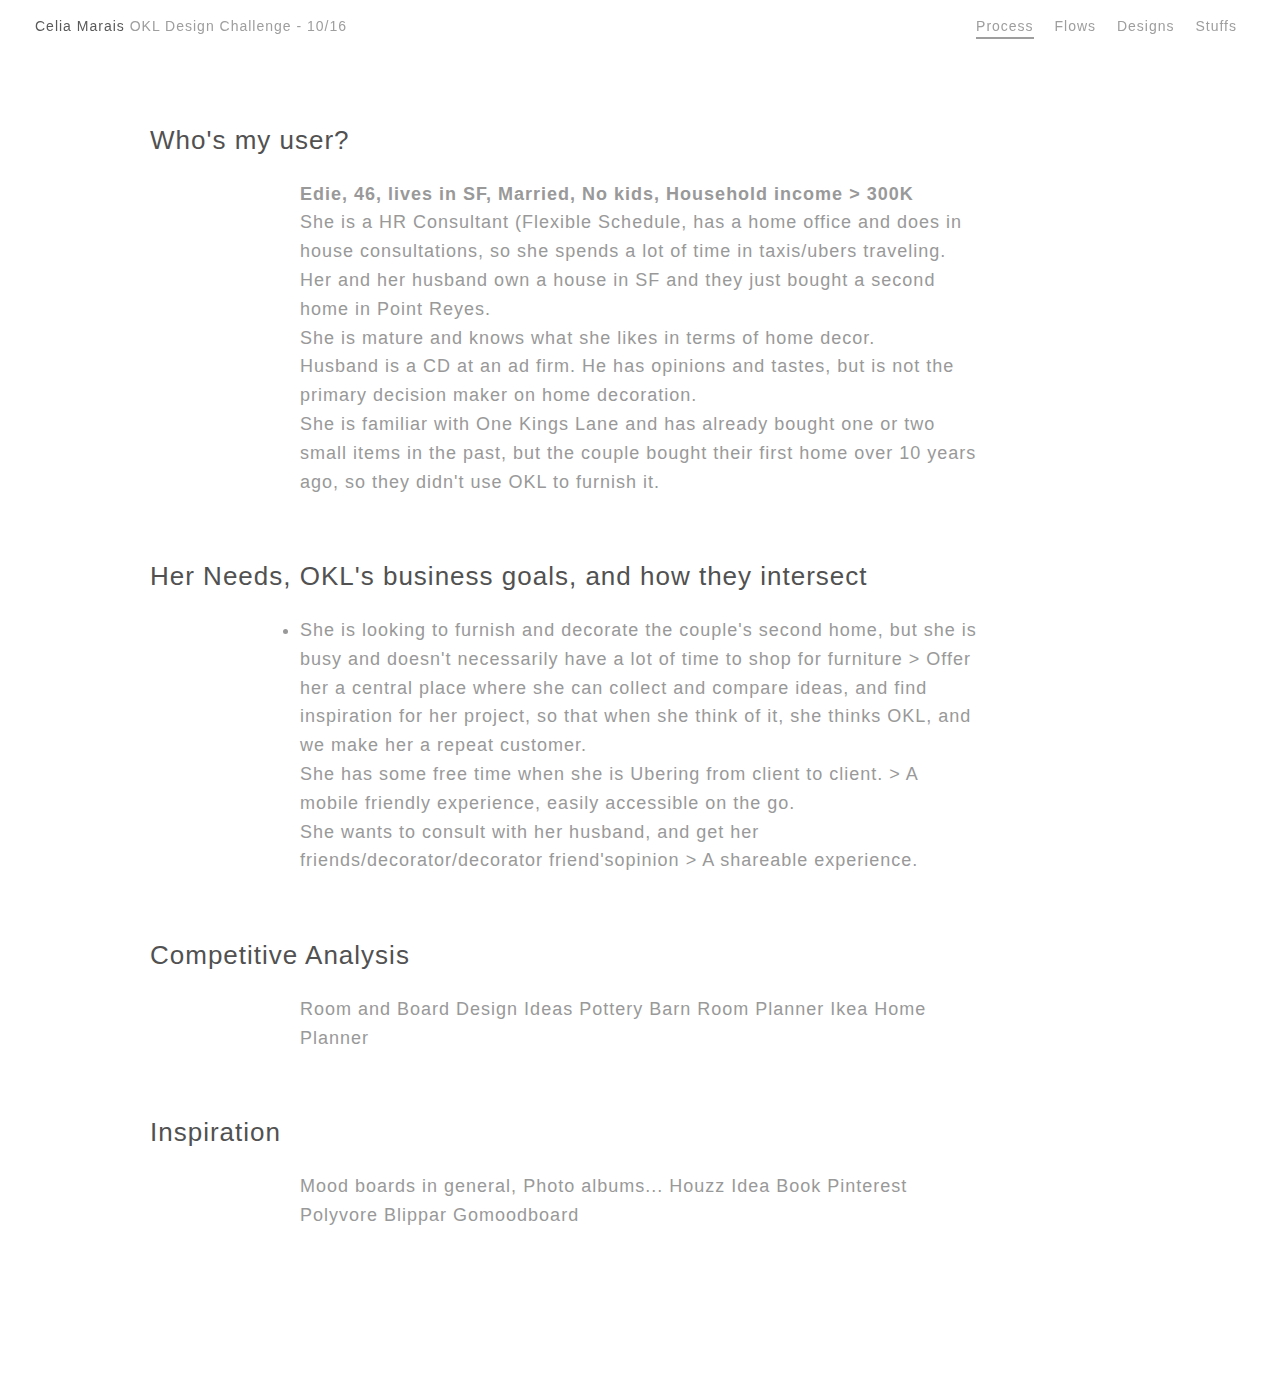
==== process.html @ 374fea55 "Update process.html" ====
<!DOCTYPE html>
<html>
  <head>
    <meta charset='utf-8'>
    <meta http-equiv="X-UA-Compatible" content="chrome=1">
    <meta name="description" content="Portfolio : ">
    <meta name="viewport" content="width=device-width, initial-scale=1.0">
    <link rel="stylesheet" type="text/css" media="screen" href="stylesheets/stylesheet.css">
    <title>OKL Design Challenge - 10/16</title>
  </head>
  <body>
  
      <!-- HEADER -->
<div class="site_header">
<div class="header_text">
				<span class="big_screen_title"><span class="dark">Celia Marais</span>  OKL Design Challenge - 10/16</span>
				<span class="small_screen_title"><span class="dark">Celia Marais</span>OKL - 10/16</span>
			</div>

<div class="navigation">
<div class="active">Process</div>
					<div><a href="/flows">Flows</a></div>					
					<div><a href="/designs">Designs</a></div>	
          <div>Stuffs</div>		
			</div>	
		</div>	
    <!-- MAIN CONTENT --> 		    
      <div id="main_content_wrap" class="outer">
      <section id="main_content" class="inner">
				<div class="project_content about">
						<h1>Who's my user?</h1>
						<div class="copy">					
								<strong>Edie, 46, lives in SF, Married, No kids, Household income > 300K</strong>
								<ul>
                <li>She is a HR Consultant (Flexible Schedule, has a home office and does in house consultations, so she spends a lot of time in taxis/ubers traveling.</li>
								<li>Her and her husband own a house in SF and they just bought a second home in Point Reyes.</li>
								<li>She is mature and knows what she likes in terms of home decor.</li>
								<li>Husband is a CD at an ad firm. He has opinions and tastes, but is not the primary decision maker on home decoration.</li>
								<li>She is familiar with One Kings Lane and has already bought one or two small items in the past, but the couple bought their first home over 10 years ago, so they didn't use OKL to furnish it.</li>
                </ul>
						</div>		
						<h1>Her Needs, OKL's business goals, and how they intersect</h1>
						<div class="copy">
            <li>
                <ul>
           <li>She is looking to furnish and decorate the couple's second home, but she is busy and doesn't necessarily have a lot of time to shop for furniture > Offer her a central place where she can collect and compare ideas, and find inspiration for her project, so that when she think of it, she thinks OKL, and we make her a repeat customer.</li>
           <li>She has some free time when she is Ubering from client to client. > A mobile friendly experience, easily accessible on the go. </li>
           <li>She wants to consult with her husband, and get her friends/decorator/decorator friend'sopinion > A shareable experience.</li></ul>
					</div>
					<h1>Competitive Analysis</h1>
					<div class="copy">
Room and Board Design Ideas
Pottery Barn Room Planner
Ikea Home Planner
					</div>
					
										<h1>Inspiration</h1>
					<div class="copy">
Mood boards in general, Photo albums...
Houzz Idea Book
Pinterest
Polyvore
Blippar
Gomoodboard
					</div>
				</div>
      </section>
    </div>
    <!-- FOOTER  -->
    <div id="footer_wrap" class="outer">
      <footer class="inner">
        <p class="copyright">Portfolio maintained by <a href="https://github.com/celiamarais">celiamarais</a></p>
        <p>Published with <a href="https://pages.github.com">GitHub Pages</a></p>
      </footer>
    </div>
  </body>
</html>
---- stylesheets/stylesheet.css ----
/*******************************************************************************
Slate Theme for GitHub Pages
by Jason Costello, @jsncostello
*******************************************************************************/

@import url(github-light.css);

/*******************************************************************************
MeyerWeb Reset
*******************************************************************************/

html, body, div, span, applet, object, iframe,
h1, h2, h3, h4, h5, h6, p, blockquote, pre,
a, abbr, acronym, address, big, cite, code,
del, dfn, em, img, ins, kbd, q, s, samp,
small, strike, strong, sub, sup, tt, var,
b, u, i, center,
dl, dt, dd, ol, ul, li,
fieldset, form, label, legend,
table, caption, tbody, tfoot, thead, tr, th, td,
article, aside, canvas, details, embed,
figure, figcaption, footer, header, hgroup,
menu, nav, output, ruby, section, summary,
time, mark, audio, video {
  margin: 0;
  padding: 0;
  border: 0;
  font: inherit;
  vertical-align: baseline;
}

/* HTML5 display-role reset for older browsers */
article, aside, details, figcaption, figure,
footer, header, hgroup, menu, nav, section {
  display: block;
}

ol, ul {
  list-style: none;
}

table {
  border-collapse: collapse;
  border-spacing: 0;
}

/*******************************************************************************
Theme Styles
*******************************************************************************/

body {
  box-sizing: border-box;
  background: #fff;
	color: #999;
	font-family: sans-serif;
	font-size: 18px;
	line-height: 1.6;
  letter-spacing: 1px;
}



/**
 * Typography
 */

.about .copy {
padding-top: 18px;
padding-bottom: 60px;
}

.copy {
  max-width: 680px;
  margin: auto;
  padding: 40px;
}

.copy:nth-child(2) {
  padding-top: 18px;
}

.small {
    padding-top: 10px;
    max-width: 600px;
    font-size: 14px;
    margin: auto;
}

.dark {
color: #515151;	
}


/**
 * Header
 * - Contains the header image, header text and navigation
 */

.site_header {
    font-size: 14px;
    top: 0px;
    position: fixed;
    min-height: 52px;
    z-index: 999;
    width: 100%;
    background-color: #fff;
    opacity: 0.95;
}


/**
 * Header text
 */


.header_text {
	position: fixed;
	top: 0px;
	left: 0px;
	padding: 15px 15px 15px 35px;
	z-index: 111;
}

.site_header .header_text .small_screen_title {	
	    display: none;
	}

.header_text a { 
	text-decoration: none;
}

.header_text a:hover {
	color: #999;
	border-bottom: 0;
}

.header_text a:active {
	color: #999;
	border-bottom: 0;
}


/**
 * Navigation
 * - Contains navigation links and following
 */

.navigation {
	position: fixed;
	padding: 15px 35px 15px 15px;
	right: 0px;
        top: 0px;
	z-index: 999;
}


.navigation div {
	display: inline-block;
	margin: 0px 8px 0px 8px;
	/*border-bottom: 2px solid #999;
	opacity: 0.4;*/
}

.navigation .active {
	border-bottom: 2px solid #999;
	/*opacity: 0.4;*/
}


/*
.navigation div:hover {
	opacity: 1;
}

.navigation div:active {
	opacity: 0.25;
}

.navigation div.set_link {
	opacity: 1;
}

.navigation div.set_link a {
	color: #515151;
}

.navigation div.set_link a:active {
	opacity: 0.25;
}

.navigation .active {
	color: #515151;
}

.navigation a {
	text-decoration: none;
	color: #999;
}

.navigation a:hover,
.navigation a:active {
	text-decoration: none;
	color: #515151;
	border-bottom: 1px solid #515151;
}

.navigation div.active a {
color: #515151;
	border-bottom: 2px solid #515151;
}

/*body:not([data-bodyview="set"]) .navigation .set_link.active a {
	border-bottom: 1px solid #ddd;
}

body:not([data-bodyview="set"]) .navigation .set_link.active a:hover {
	border-bottom: 1px solid #515151;
	color: #515151;
}*/


a {
  text-decoration: none;
  color: inherit;
  text-shadow: none;
  transition: color 0.5s ease;
  transition: text-shadow 0.5s ease;
  -webkit-transition: color 0.5s ease;
  -webkit-transition: text-shadow 0.5s ease;
  -moz-transition: color 0.5s ease;
  -moz-transition: text-shadow 0.5s ease;
  -o-transition: color 0.5s ease;
  -o-transition: text-shadow 0.5s ease;
  -ms-transition: color 0.5s ease;
  -ms-transition: text-shadow 0.5s ease;
}

a:hover, a:focus {
	transition: color 0.5s ease;
	color: #515151;
	text-decoration: none;
 }

footer {
	display: none;
}

footer a {
  color: #F2F2F2;
  text-decoration: underline;
}

em {
  font-style: italic;
}

strong {
  font-weight: bold;
}

img {
  position: relative;
  margin: 0 auto;
  border: 1px solid #e1e1e1;
  max-width: 100%;
}

.noborder img {
border: 0;	
}

/**
 * Thumbnails
 */

/*body[data-view="index"] .thumbnails {
	display: block;
}

.thumbnails {
	display: none;
	text-align: center;
	padding: 180px 0px 70px 0px;
}
*/

.thumbnail {
	display: block;
	margin: auto;
	position: relative;
	text-align: center;
	vertical-align: top;
    padding-bottom: 50px;
    max-width: 100%;
}

.thumbnail > a:hover .thumb_title span {

}

.thumbnail > a:active .thumb_title span {

}

/* Move the thumbnail down on click
.thumbnail > a:active .thumb_image {
	-webkit-transform: translate(0, 2px);
} */

.thumbnail.active .thumb_image {
	border: 1px solid #cccccc;
}

.thumbnail .thumb_image {
	/*background-color: #eee;*/
	margin-bottom: 16px;
}

.thumbnail .thumb_image img {
	border: 0;
	display: block;
	width: 100%;
    /*height: auto;    
    margin: auto;*/
}

/*.thumbnail .thumb_image.default_thumb {
	background: #333;
	min-height: 200px;
	/*min-width: 700px;*/
/*}*/

/*.thumbnail .thumb_image.default_thumb img {
	display: none;
}

.thumbnail .thumb_image.notitle_notag {
	margin-bottom: 22px;
}

.thumbnail .loading {
	display: none;
	position: absolute;
	top: 15px; left: 15px;
	text-align: center;
	z-index: 3;
} */

.thumbnail .thumb_title {
	color: #515151;	
	font-size: 18px;
	letter-spacing: 1px;
	line-height: 1.4;
}

.thumbnail .thumb_title span {
	color: #515151;

}

.thumbnail .thumb_tags {
	display: none;
	margin-top: 2px;
	color: #999;
	font-size: 11px;
	font-family: sans-serif;
}

.thumbnail .thumb_tags span:after {
	content: ",";
}

.thumbnail .thumb_tags span:last-child:after {
	content: "";
}

.thumbnail .thumb_tags a {
	color: #aaa;
	padding-bottom: 3px;
	text-decoration: none;
}

.thumbnail .thumb_tags a:hover {
	border-bottom: 1px solid #000;
	color: #000;
}

.thumbnail .thumb_tags a:active {
	border-bottom: 1px solid #999;
	color: #999;
}

.thumbnail > a {
	text-decoration: none;
}

.thumbnail .thumb_excerpt {
	display: none;
	font-size: 12px;
	margin-top: 22px;
}


/*******************************************************************************
Full-Width Styles
*******************************************************************************/

.outer {
  max-width: 100%;
}

.inner {
  /*padding: 0 40px 0 40px;*/
  position: relative;
  max-width: 980px;
  margin: 120px auto 100px auto;
  text-align: left;
}


#main_content_wrap {

}

#main_content {

}

#footer_wrap {
  background: #212121;
}


h1 {
  font-weight: normal;
  padding-bottom: 0;
margin: 0;
  font-size: 26px;
  color: #515151
}



/*******************************************************************************
Small Device Styles
*******************************************************************************/


/**** header ****/

@media only screen and (max-width: 980px) {
	    
    .site_header .header_text {
    position: relative;
    display: block;
    width: 100%;
    padding: 15px 0 0 0;
    text-align: center;
	}
	
    .site_header .navigation {
    position: relative;
    display: block;
    width: 100%;
    padding: 6px 0 14px 0;
    text-align: center;

	}


    .site_header .header_text .small_screen_title {	
	    display: block;
	}
	
    .site_header .header_text .big_screen_title {	
	    display: none;
	}
		
  body {
    font-size:14px;
  }

.inner {
    /*min-width: 320px;
    max-width: 480px;
padding: 20px 40px 20px 40px;*/
  margin: 100px auto 40px auto;
  }

  h1 {
    font-size: 20px;
  }

	.about .copy {
padding-top: 12px;
padding-bottom: 50px;
}

.thumbnail {
    padding-bottom: 32px;
}
	
.thumbnail .thumb_title {
	font-size: 14px;
	}
	
.copy {
  padding: 30px;
}

.copy:nth-child(2) {
  padding-top: 12px;
}

.small {
    padding-top: 8px;
    max-width: 600px;
    font-size: 12px;
    margin: auto;
}

}
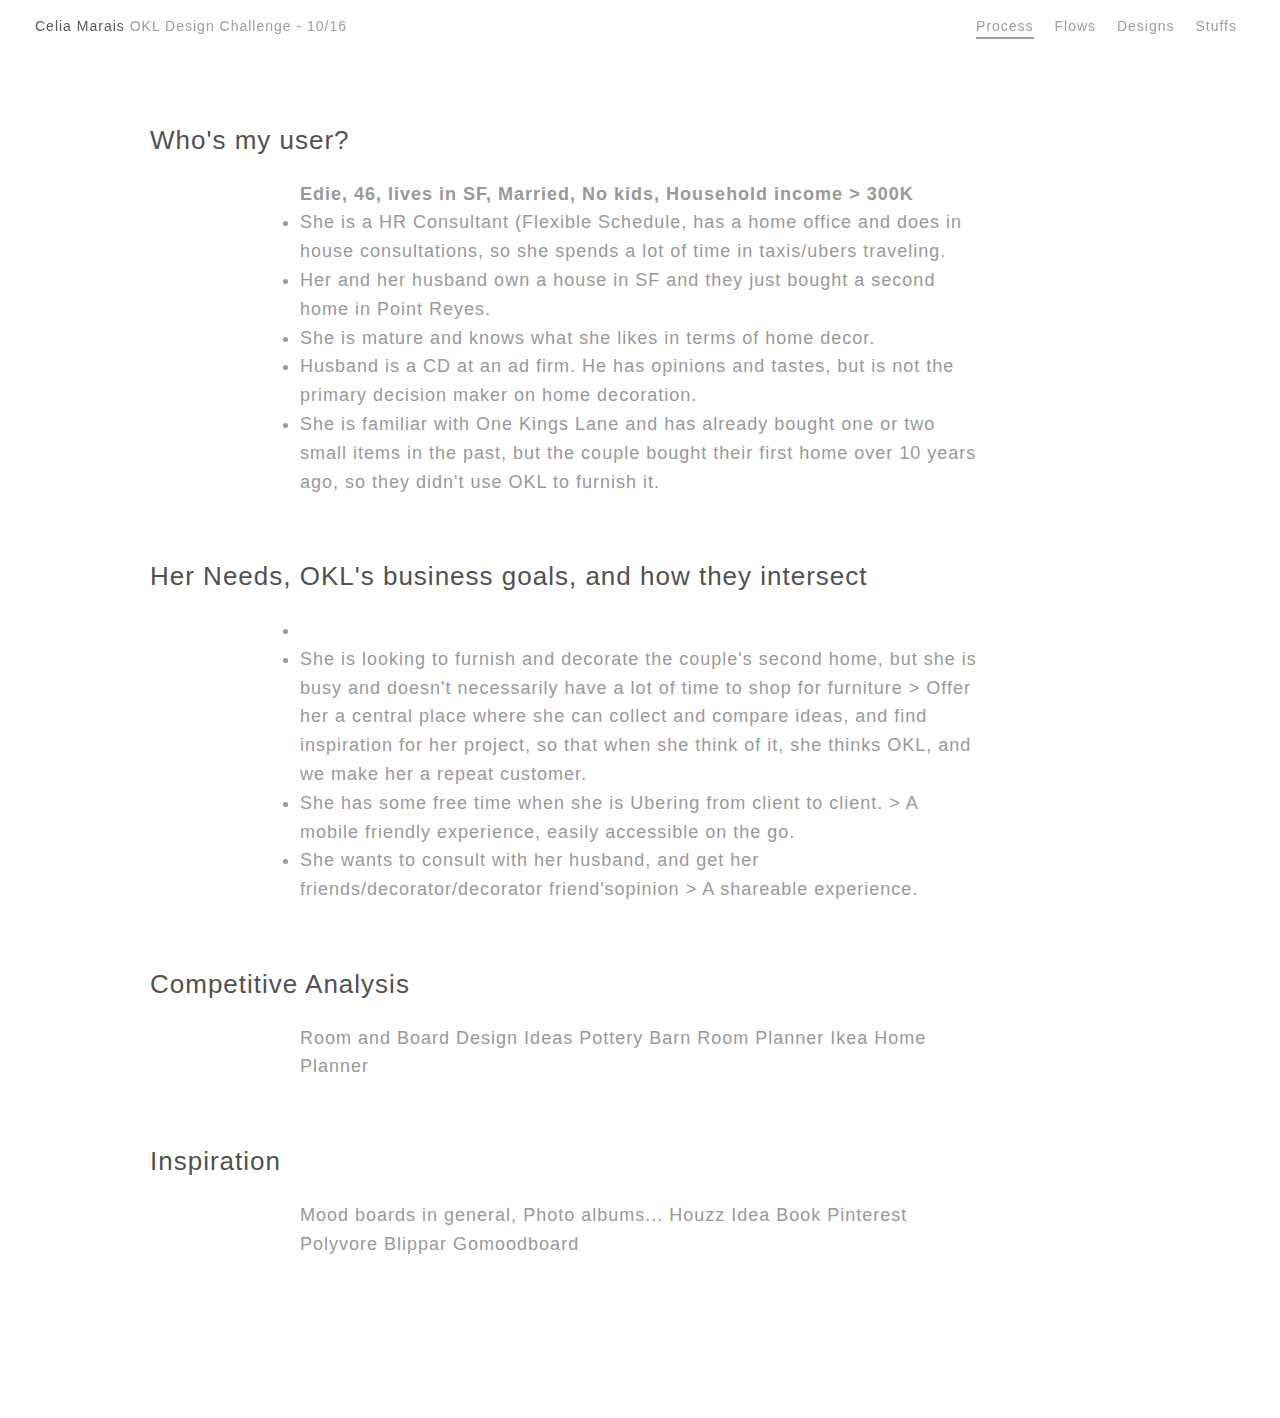
==== commit afcf7344: "Update process.html" ====
--- a/process.html
+++ b/process.html
@@ -31,21 +31,18 @@
 						<h1>Who's my user?</h1>
 						<div class="copy">					
 								<strong>Edie, 46, lives in SF, Married, No kids, Household income > 300K</strong>
-								<ul>
                 <li>She is a HR Consultant (Flexible Schedule, has a home office and does in house consultations, so she spends a lot of time in taxis/ubers traveling.</li>
 								<li>Her and her husband own a house in SF and they just bought a second home in Point Reyes.</li>
 								<li>She is mature and knows what she likes in terms of home decor.</li>
 								<li>Husband is a CD at an ad firm. He has opinions and tastes, but is not the primary decision maker on home decoration.</li>
 								<li>She is familiar with One Kings Lane and has already bought one or two small items in the past, but the couple bought their first home over 10 years ago, so they didn't use OKL to furnish it.</li>
-                </ul>
 						</div>		
 						<h1>Her Needs, OKL's business goals, and how they intersect</h1>
 						<div class="copy">
             <li>
-                <ul>
            <li>She is looking to furnish and decorate the couple's second home, but she is busy and doesn't necessarily have a lot of time to shop for furniture > Offer her a central place where she can collect and compare ideas, and find inspiration for her project, so that when she think of it, she thinks OKL, and we make her a repeat customer.</li>
            <li>She has some free time when she is Ubering from client to client. > A mobile friendly experience, easily accessible on the go. </li>
-           <li>She wants to consult with her husband, and get her friends/decorator/decorator friend'sopinion > A shareable experience.</li></ul>
+           <li>She wants to consult with her husband, and get her friends/decorator/decorator friend'sopinion > A shareable experience.</li>
 					</div>
 					<h1>Competitive Analysis</h1>
 					<div class="copy">
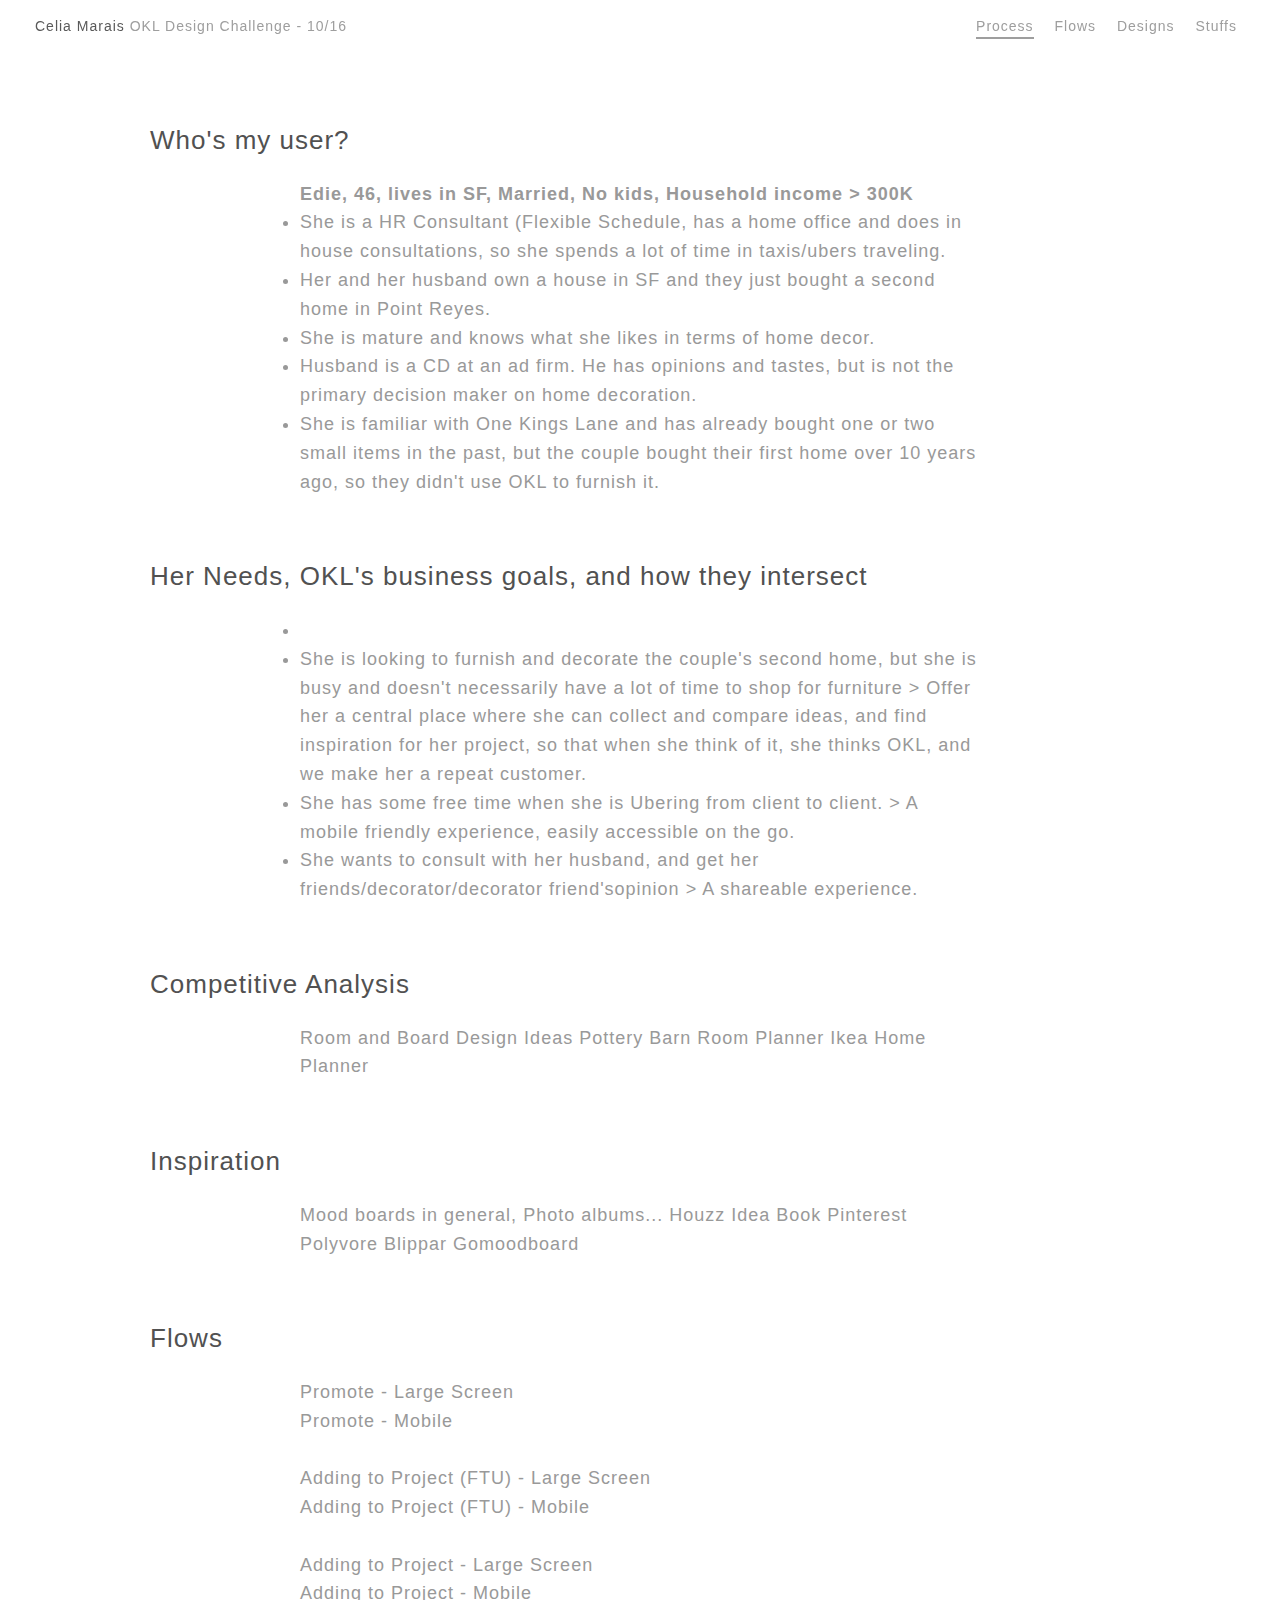
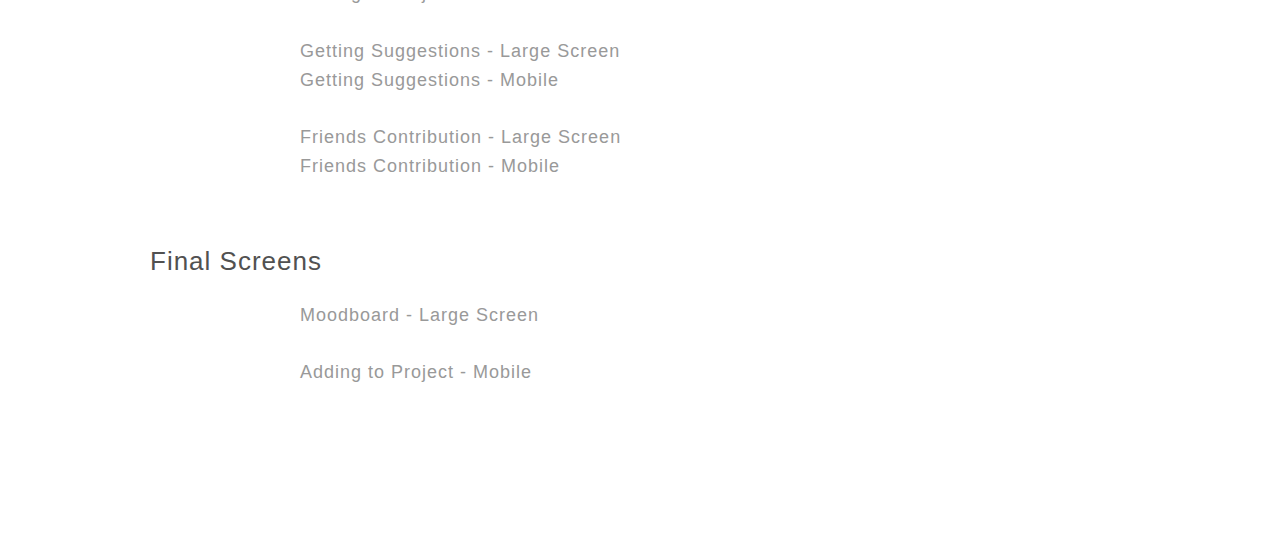
==== commit bd5493f0: "Update process.html" ====
--- a/process.html
+++ b/process.html
@@ -60,6 +60,36 @@
 Blippar
 Gomoodboard
 					</div>
+					
+					<h1>Flows</h1>
+					<div class="copy">
+Promote - Large Screen
+<br>
+Promote - Mobile
+<br><br>
+Adding to Project (FTU) - Large Screen
+						<br>
+Adding to Project (FTU) - Mobile
+						<br><br>
+Adding to Project - Large Screen
+						<br>
+Adding to Project - Mobile
+						<br><br>
+Getting Suggestions - Large Screen
+						<br>
+Getting Suggestions - Mobile
+						<br><br>
+						Friends Contribution - Large Screen
+						<br>
+Friends Contribution - Mobile
+					</div>
+					
+										<h1>Final Screens</h1>
+					<div class="copy">
+Moodboard - Large Screen
+						<br><br>
+						Adding to Project - Mobile
+					</div>
 				</div>
       </section>
     </div>
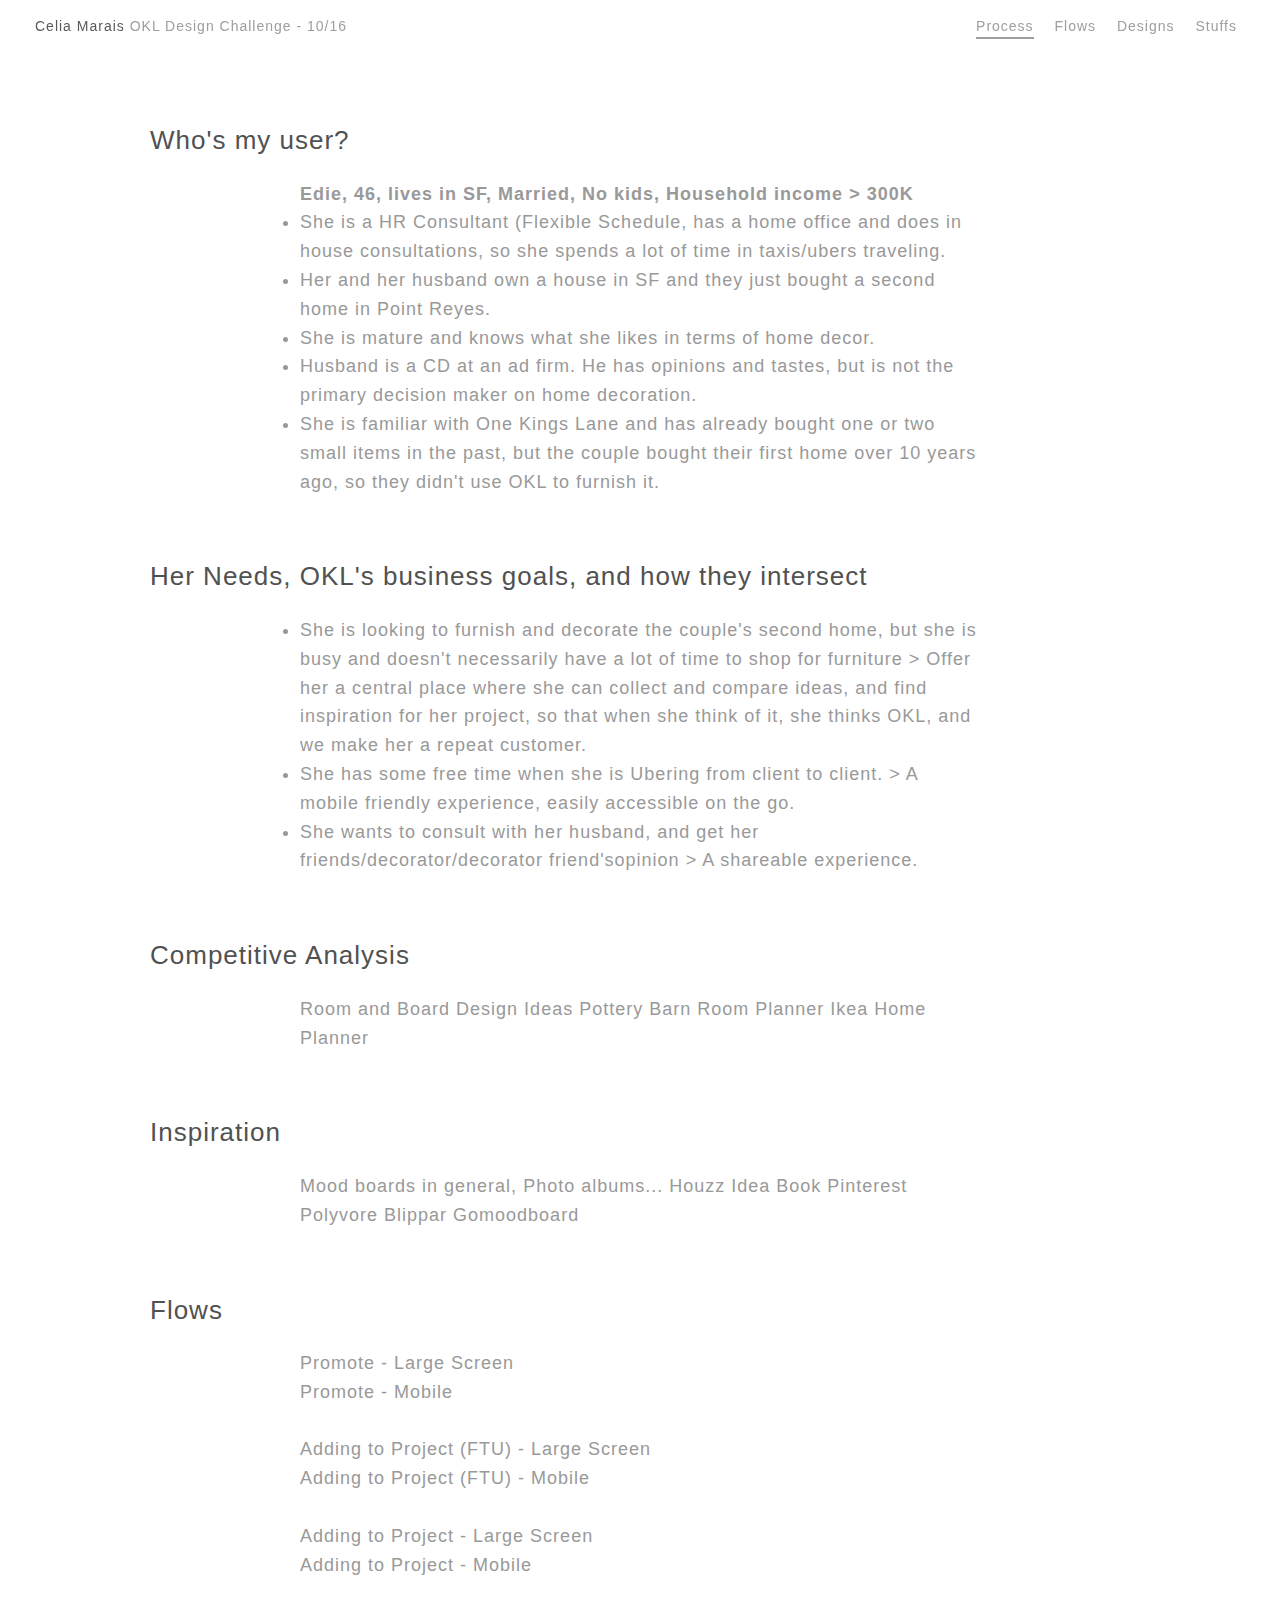
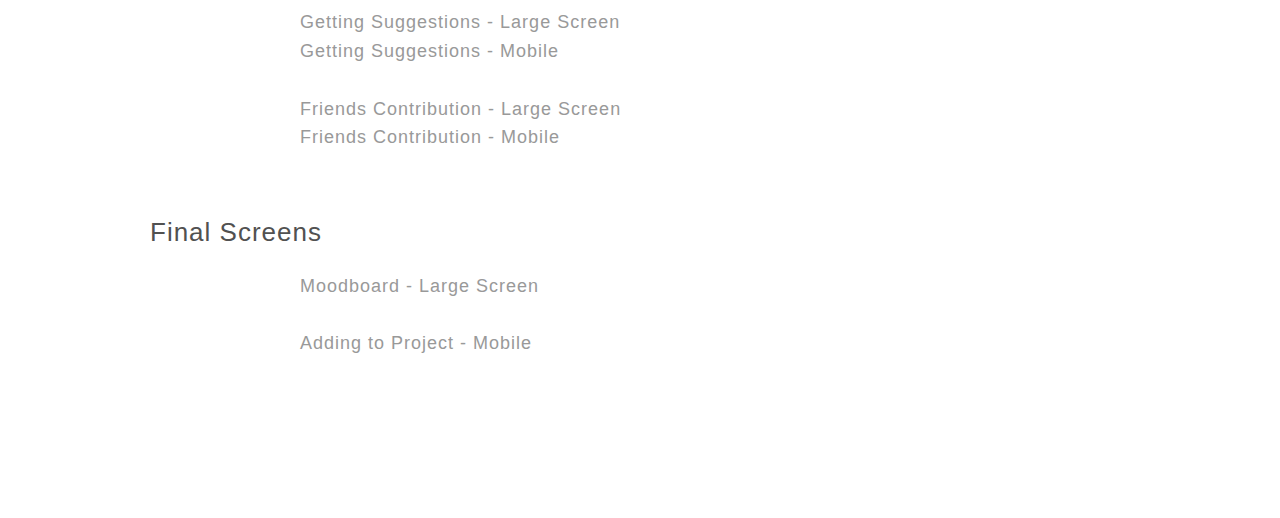
==== commit cb27716e: "Update process.html" ====
--- a/process.html
+++ b/process.html
@@ -39,7 +39,6 @@
 						</div>		
 						<h1>Her Needs, OKL's business goals, and how they intersect</h1>
 						<div class="copy">
-            <li>
            <li>She is looking to furnish and decorate the couple's second home, but she is busy and doesn't necessarily have a lot of time to shop for furniture > Offer her a central place where she can collect and compare ideas, and find inspiration for her project, so that when she think of it, she thinks OKL, and we make her a repeat customer.</li>
            <li>She has some free time when she is Ubering from client to client. > A mobile friendly experience, easily accessible on the go. </li>
            <li>She wants to consult with her husband, and get her friends/decorator/decorator friend'sopinion > A shareable experience.</li>
@@ -69,7 +68,7 @@
 <br><br>
 Adding to Project (FTU) - Large Screen
 						<br>
-Adding to Project (FTU) - Mobile
+<a href="https://invis.io/RC8VU2G3A#/195340422_OKL_Add_FTU_01_M" target="_blank"> Adding to Project (FTU) - Mobile</a>
 						<br><br>
 Adding to Project - Large Screen
 						<br>
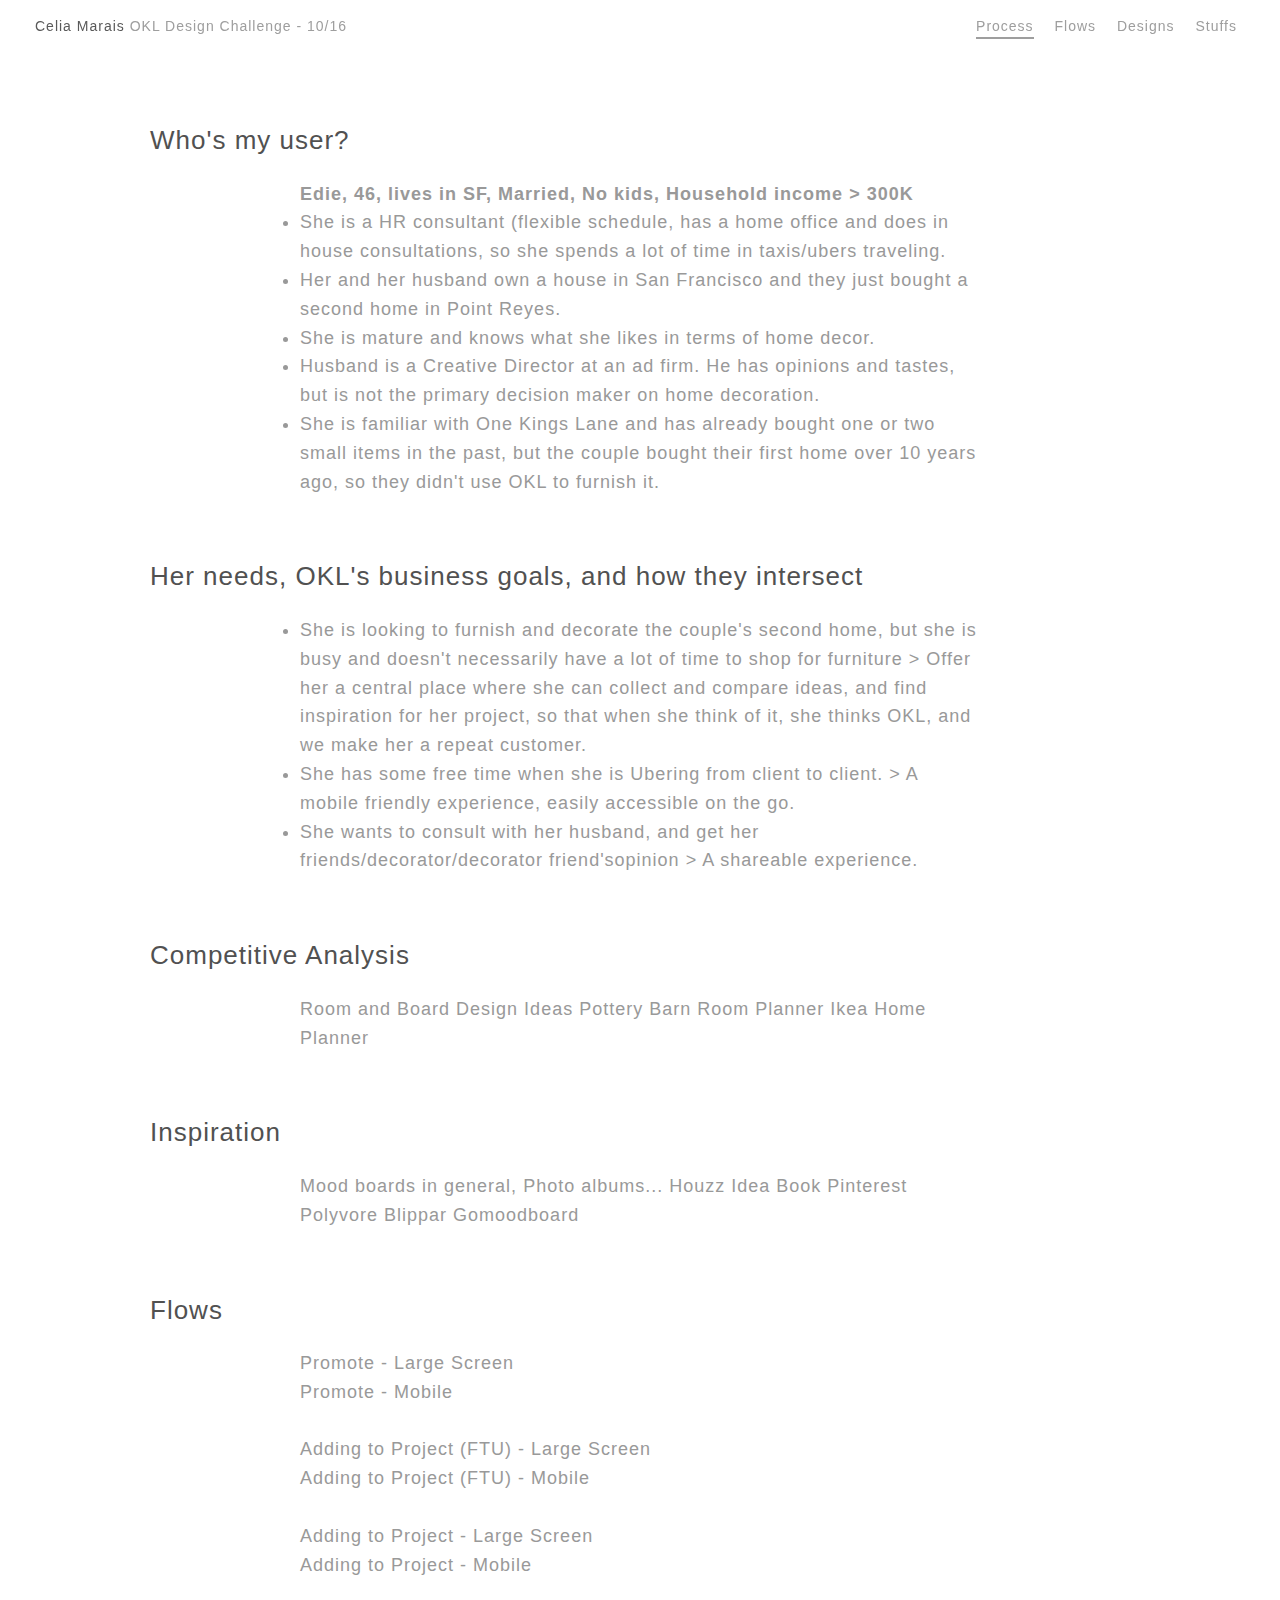
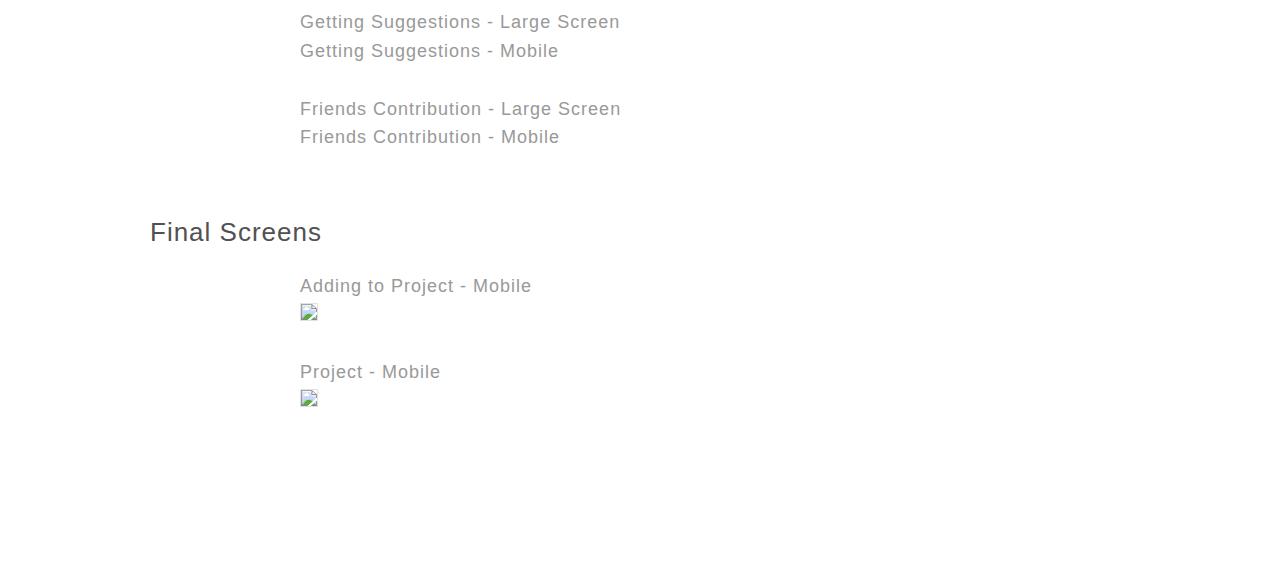
==== commit 19ca603e: "Update process.html" ====
--- a/process.html
+++ b/process.html
@@ -31,13 +31,13 @@
 						<h1>Who's my user?</h1>
 						<div class="copy">					
 								<strong>Edie, 46, lives in SF, Married, No kids, Household income > 300K</strong>
-                <li>She is a HR Consultant (Flexible Schedule, has a home office and does in house consultations, so she spends a lot of time in taxis/ubers traveling.</li>
-								<li>Her and her husband own a house in SF and they just bought a second home in Point Reyes.</li>
+                <li>She is a HR consultant (flexible schedule, has a home office and does in house consultations, so she spends a lot of time in taxis/ubers traveling.</li>
+								<li>Her and her husband own a house in San Francisco and they just bought a second home in Point Reyes.</li>
 								<li>She is mature and knows what she likes in terms of home decor.</li>
-								<li>Husband is a CD at an ad firm. He has opinions and tastes, but is not the primary decision maker on home decoration.</li>
+								<li>Husband is a Creative Director at an ad firm. He has opinions and tastes, but is not the primary decision maker on home decoration.</li>
 								<li>She is familiar with One Kings Lane and has already bought one or two small items in the past, but the couple bought their first home over 10 years ago, so they didn't use OKL to furnish it.</li>
 						</div>		
-						<h1>Her Needs, OKL's business goals, and how they intersect</h1>
+						<h1>Her needs, OKL's business goals, and how they intersect</h1>
 						<div class="copy">
            <li>She is looking to furnish and decorate the couple's second home, but she is busy and doesn't necessarily have a lot of time to shop for furniture > Offer her a central place where she can collect and compare ideas, and find inspiration for her project, so that when she think of it, she thinks OKL, and we make her a repeat customer.</li>
            <li>She has some free time when she is Ubering from client to client. > A mobile friendly experience, easily accessible on the go. </li>
@@ -62,32 +62,34 @@
 					
 					<h1>Flows</h1>
 					<div class="copy">
-Promote - Large Screen
+<a href="https://invis.io/JD8VUE5AK" target="_blank"> Promote - Large Screen</a>
 <br>
-Promote - Mobile
+<a href=" " target="_blank"> Promote - Mobile </a>
 <br><br>
-Adding to Project (FTU) - Large Screen
+						<a href="https://invis.io/FT8VUF9PE" target="_blank">Adding to Project (FTU) - Large Screen</a>
 						<br>
-<a href="https://invis.io/RC8VU2G3A#/195340422_OKL_Add_FTU_01_M" target="_blank"> Adding to Project (FTU) - Mobile</a>
+<a href="" target="_blank"> Adding to Project (FTU) - Mobile</a>
 						<br><br>
-Adding to Project - Large Screen
+<a href="https://invis.io/UK8VUFIXV" target="_blank">Adding to Project - Large Screen</a>
 						<br>
-Adding to Project - Mobile
+<a href=" " target="_blank">Adding to Project - Mobile</a>
 						<br><br>
-Getting Suggestions - Large Screen
+<a href="https://invis.io/EH8VUFK8T" target="_blank">Getting Suggestions - Large Screen</a>
 						<br>
-Getting Suggestions - Mobile
+<a href=" " target="_blank">Getting Suggestions - Mobile</a>
 						<br><br>
-						Friends Contribution - Large Screen
+						<a href=" " target="_blank">Friends Contribution - Large Screen</a>
 						<br>
-Friends Contribution - Mobile
+<a href=" " target="_blank">Friends Contribution - Mobile</a>
 					</div>
 					
 										<h1>Final Screens</h1>
-					<div class="copy">
-Moodboard - Large Screen
+					<div class="copy">						
+						Adding to Project - Mobile<br>
+						<img src="/okl/images/OKL_final_01.png">
 						<br><br>
-						Adding to Project - Mobile
+						Project - Mobile<br>
+						<img src="/okl/images/OKL_final_02.png">
 					</div>
 				</div>
       </section>
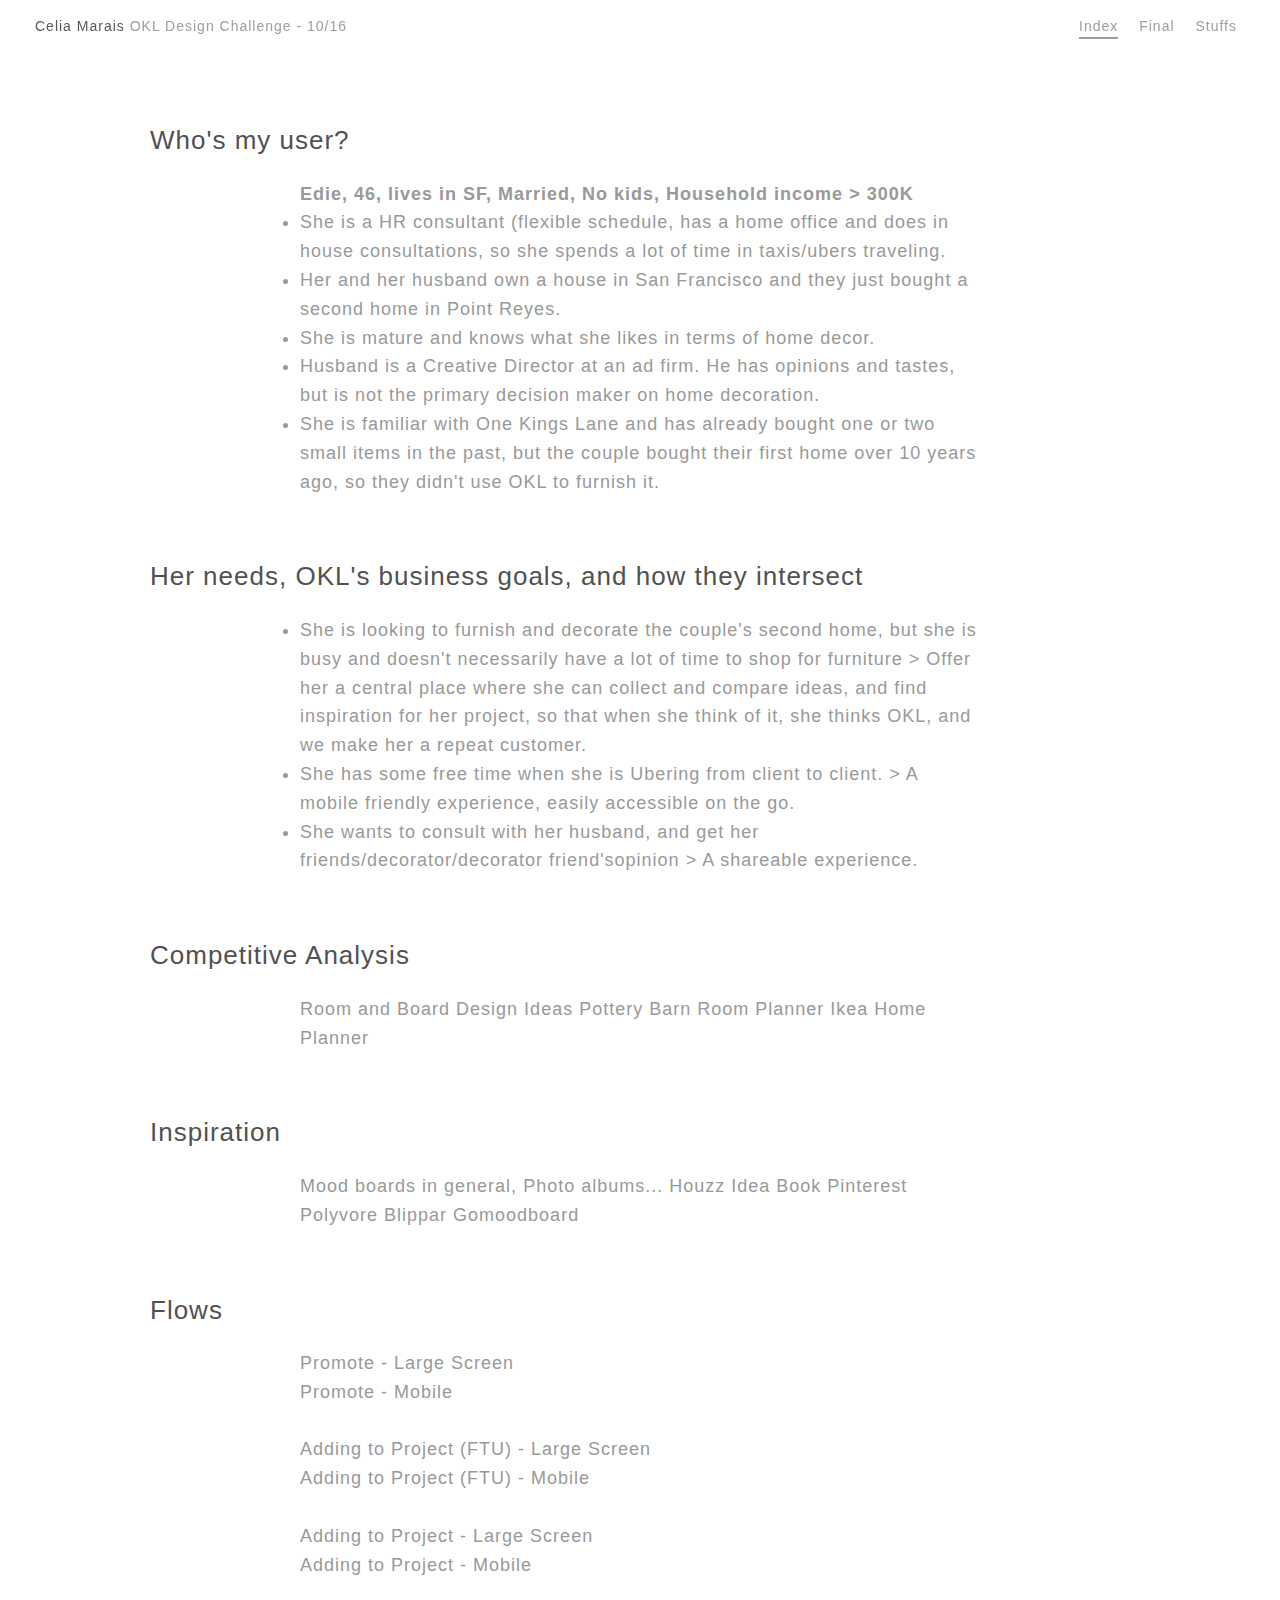
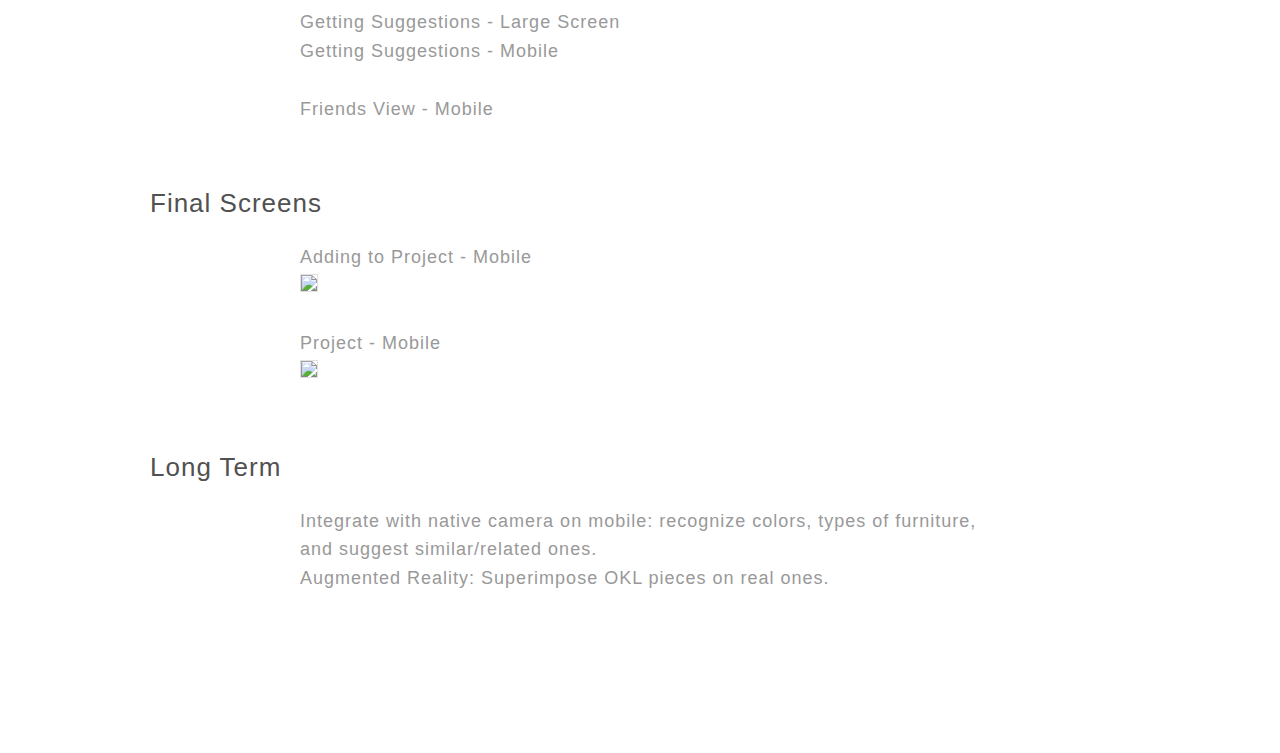
==== commit b1fa187a: "Update process.html" ====
--- a/process.html
+++ b/process.html
@@ -13,15 +13,14 @@
       <!-- HEADER -->
 <div class="site_header">
 <div class="header_text">
-				<span class="big_screen_title"><span class="dark">Celia Marais</span>  OKL Design Challenge - 10/16</span>
+				<span class="big_screen_title"><span class="dark">Celia Marais </span>  OKL Design Challenge - 10/16</span>
 				<span class="small_screen_title"><span class="dark">Celia Marais</span>OKL - 10/16</span>
 			</div>
 
 <div class="navigation">
-<div class="active">Process</div>
-					<div><a href="/flows">Flows</a></div>					
-					<div><a href="/designs">Designs</a></div>	
-          <div>Stuffs</div>		
+<div class="active">Index</div>
+					<div><a href="/final">Final</a></div>					
+					<div><a href="/stuffs">Stuffs</a></div>		
 			</div>	
 		</div>	
     <!-- MAIN CONTENT --> 		    
@@ -62,34 +61,39 @@
 					
 					<h1>Flows</h1>
 					<div class="copy">
-<a href="https://invis.io/JD8VUE5AK" target="_blank"> Promote - Large Screen</a>
+<a href="https://invis.io/5D8VV6NKR" target="_blank"> Promote - Large Screen</a>
 <br>
-<a href=" " target="_blank"> Promote - Mobile </a>
+<a href="https://invis.io/SG8VVAK46" target="_blank"> Promote - Mobile </a>
 <br><br>
 						<a href="https://invis.io/FT8VUF9PE" target="_blank">Adding to Project (FTU) - Large Screen</a>
 						<br>
-<a href="" target="_blank"> Adding to Project (FTU) - Mobile</a>
+<a href="https://invis.io/EW8VVAMY4" target="_blank"> Adding to Project (FTU) - Mobile</a>
 						<br><br>
 <a href="https://invis.io/UK8VUFIXV" target="_blank">Adding to Project - Large Screen</a>
 						<br>
-<a href=" " target="_blank">Adding to Project - Mobile</a>
+<a href="https://invis.io/A78VVAZQ9" target="_blank">Adding to Project - Mobile</a>
 						<br><br>
 <a href="https://invis.io/EH8VUFK8T" target="_blank">Getting Suggestions - Large Screen</a>
 						<br>
-<a href=" " target="_blank">Getting Suggestions - Mobile</a>
-						<br><br>
-						<a href=" " target="_blank">Friends Contribution - Large Screen</a>
-						<br>
-<a href=" " target="_blank">Friends Contribution - Mobile</a>
+<a href="https://invis.io/Y58VVB442" target="_blank">Getting Suggestions - Mobile</a>
+						    <br><br>
+<a href=" " target="_blank">Friends View - Mobile</a>
 					</div>
 					
 										<h1>Final Screens</h1>
 					<div class="copy">						
 						Adding to Project - Mobile<br>
-						<img src="/okl/images/OKL_final_01.png">
+						<img src="/okl/images/OKL_final_01.png" width="375">
 						<br><br>
 						Project - Mobile<br>
-						<img src="/okl/images/OKL_final_02.png">
+						<img src="/okl/images/OKL_final_02.png" width="375">
+					</div>
+					
+					<h1>Long Term</h1>
+					<div class="copy">						
+						Integrate with native camera on mobile: recognize colors, types of furniture, and suggest similar/related ones.<br>
+						Augmented Reality: Superimpose OKL pieces on real ones. 
+
 					</div>
 				</div>
       </section>
